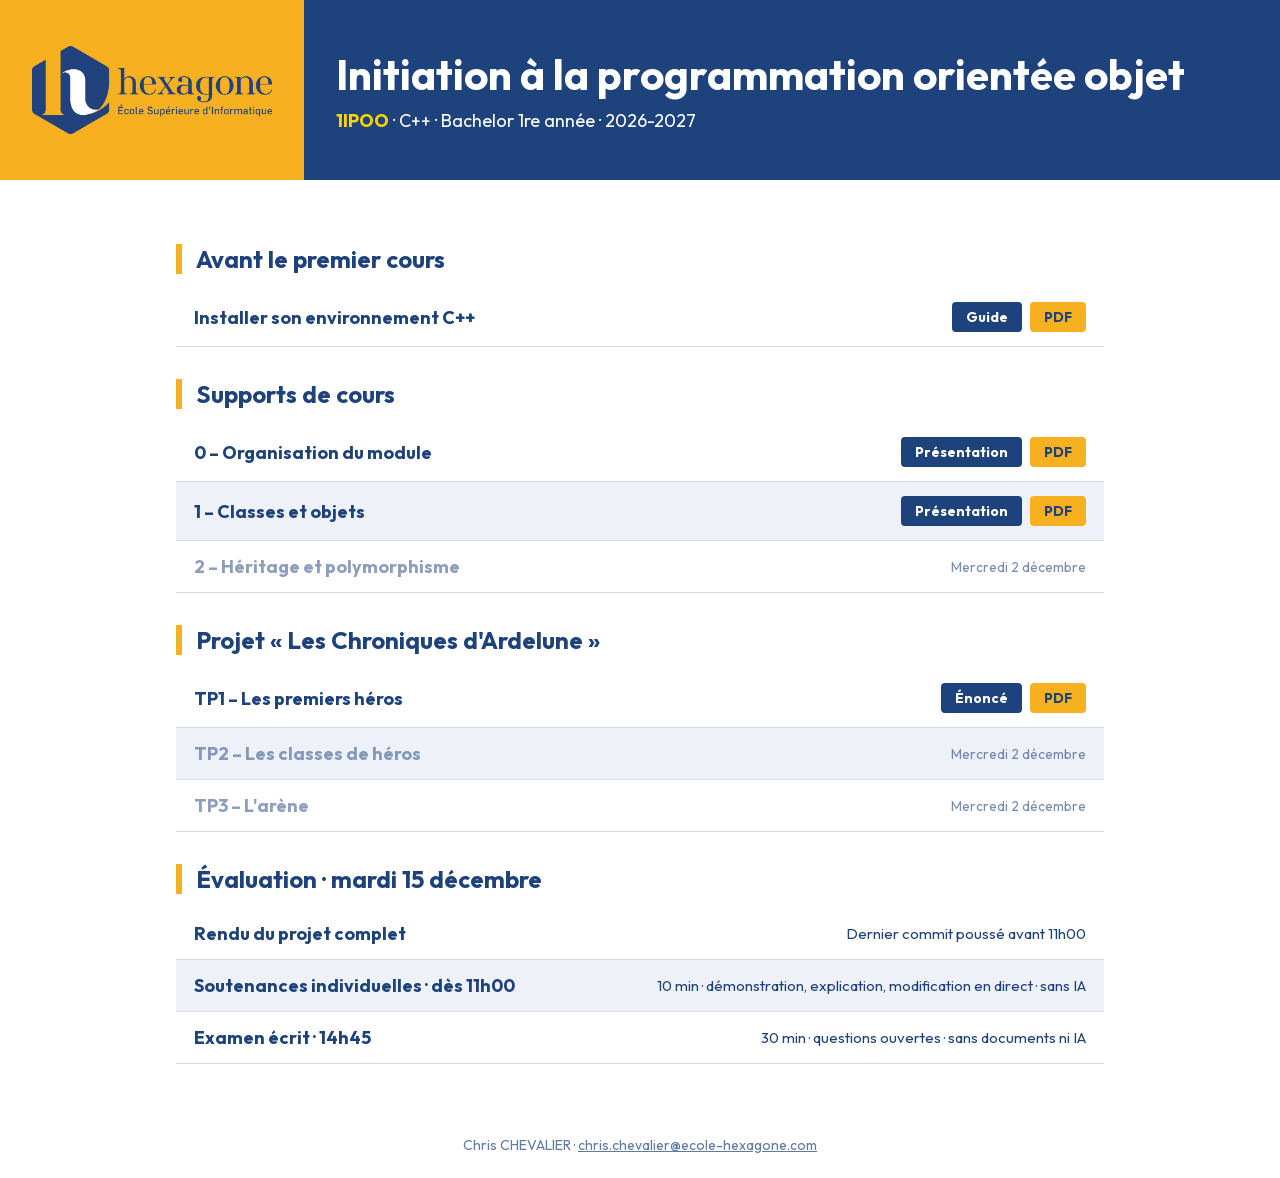
==== index.html @ 2c296f8e "Refonte 1IPOO : guide d'installation, cours 0 et 1, TP1 et corrigé, outils C++ Co-Authored-By: Claud" ====
<!doctype html>
<html lang="fr">
<head>
  <meta charset="utf-8">
  <meta name="viewport" content="width=device-width, initial-scale=1">
  <title>1IPOO – Initiation à la programmation orientée objet</title>
  <link rel="stylesheet" href="assets/fonts/outfit.css">
  <style>
    :root { --marine: #1E427C; --ambre: #F7B120; --jaune: #FFD301; --gris-clair: #EEF2F8; }
    * { box-sizing: border-box; }
    body { margin: 0; font-family: "Outfit", Arial, "Helvetica Neue", Helvetica, sans-serif; color: var(--marine); background: #fff; }
    header { background: var(--marine); color: #fff; display: flex; align-items: stretch; min-height: 180px; }
    header .panneau { background: var(--ambre); display: flex; align-items: center; justify-content: center; padding: 24px 32px; flex: 0 0 auto; }
    header .panneau img { width: 240px; max-width: 60vw; display: block; }
    header .titre { padding: 28px 32px; display: flex; flex-direction: column; justify-content: center; }
    header h1 { margin: 0 0 8px; font-size: clamp(28px, 5vw, 42px); }
    header p { margin: 0; font-size: 18px; }
    header .code { color: var(--jaune); font-weight: 700; }
    main { max-width: 960px; margin: 0 auto; padding: 32px 16px 48px; }
    h2 { font-size: 24px; margin: 32px 0 14px; padding-left: 14px; border-left: 6px solid var(--ambre); }
    ul { list-style: none; margin: 0; padding: 0; }
    li { display: flex; flex-wrap: wrap; align-items: center; justify-content: space-between; gap: 10px;
         padding: 14px 18px; border-bottom: 1px solid #D5DDEA; }
    li:nth-child(even) { background: var(--gris-clair); }
    li .nom { font-weight: 700; font-size: 18px; }
    li .liens a { display: inline-block; margin-left: 8px; padding: 6px 14px; border-radius: 4px; font-weight: 700;
                  font-size: 14px; text-decoration: none; background: var(--marine); color: #fff; }
    li .liens a.pdf { background: var(--ambre); color: var(--marine); }
    li .info { font-size: 15px; }
    li.a-venir .nom { opacity: .5; }
    li.a-venir .liens { font-size: 14px; opacity: .6; }
    footer { text-align: center; font-size: 14px; opacity: .7; padding: 24px 16px; }
    @media (max-width: 640px) { header { flex-direction: column; } li .liens a { margin: 0 8px 0 0; } }
  </style>
</head>
<body>
  <header>
    <div class="panneau"><img src="assets/charte/logo-hexagone.png" alt="École Hexagone"></div>
    <div class="titre">
      <h1>Initiation à la programmation orientée objet</h1>
      <p><span class="code">1IPOO</span> · C++ · Bachelor 1re année · 2026-2027</p>
    </div>
  </header>
  <main>
    <h2>Avant le premier cours</h2>
    <ul>
      <li>
        <span class="nom">Installer son environnement C++</span>
        <span class="liens"><a href="guides/installation.html">Guide</a><a class="pdf" href="pdf/installation.pdf">PDF</a></span>
      </li>
    </ul>
    <h2>Supports de cours</h2>
    <ul>
      <li>
        <span class="nom">0 – Organisation du module</span>
        <span class="liens"><a href="cours/0-organisation-du-module.html">Présentation</a><a class="pdf" href="pdf/0-organisation-du-module.pdf">PDF</a></span>
      </li>
      <li>
        <span class="nom">1 – Classes et objets</span>
        <span class="liens"><a href="cours/1-classes-et-objets.html">Présentation</a><a class="pdf" href="pdf/1-classes-et-objets.pdf">PDF</a></span>
      </li>
      <li class="a-venir">
        <span class="nom">2 – Héritage et polymorphisme</span>
        <span class="liens">Mercredi 2 décembre</span>
      </li>
    </ul>
    <h2>Projet « Les Chroniques d'Ardelune »</h2>
    <ul>
      <li>
        <span class="nom">TP1 – Les premiers héros</span>
        <span class="liens"><a href="tp/tp1.html">Énoncé</a><a class="pdf" href="pdf/tp1.pdf">PDF</a></span>
      </li>
      <li class="a-venir">
        <span class="nom">TP2 – Les classes de héros</span>
        <span class="liens">Mercredi 2 décembre</span>
      </li>
      <li class="a-venir">
        <span class="nom">TP3 – L'arène</span>
        <span class="liens">Mercredi 2 décembre</span>
      </li>
    </ul>
    <h2>Évaluation · mardi 15 décembre</h2>
    <ul>
      <li>
        <span class="nom">Rendu du projet complet</span>
        <span class="info">Dernier commit poussé avant 11h00</span>
      </li>
      <li>
        <span class="nom">Soutenances individuelles · dès 11h00</span>
        <span class="info">10 min · démonstration, explication, modification en direct · sans IA</span>
      </li>
      <li>
        <span class="nom">Examen écrit · 14h45</span>
        <span class="info">30 min · questions ouvertes · sans documents ni IA</span>
      </li>
    </ul>
  </main>
  <footer>Chris CHEVALIER · <a href="mailto:chris.chevalier@ecole-hexagone.com" style="color: inherit;">chris.chevalier@ecole-hexagone.com</a></footer>
</body>
</html>
---- assets/fonts/outfit.css ----
/* Outfit (SIL Open Font License) – fichiers locaux pour fonctionner hors ligne */
@font-face { font-family: 'Outfit'; font-style: normal; font-weight: 300 800; font-display: swap; src: url('../fonts/outfit-latin-ext.woff2') format('woff2'); unicode-range: U+0100-02BA, U+02BD-02C5, U+02C7-02CC, U+02CE-02D7, U+02DD-02FF, U+0304, U+0308, U+0329, U+1D00-1DBF, U+1E00-1E9F, U+1EF2-1EFF, U+2020, U+20A0-20AB, U+20AD-20C4, U+2113, U+2C60-2C7F, U+A720-A7FF; }
@font-face { font-family: 'Outfit'; font-style: normal; font-weight: 300 800; font-display: swap; src: url('../fonts/outfit-latin.woff2') format('woff2'); unicode-range: U+0000-00FF, U+0131, U+0152-0153, U+02BB-02BC, U+02C6, U+02DA, U+02DC, U+0304, U+0308, U+0329, U+2000-206F, U+20AC, U+2122, U+2191, U+2193, U+2212, U+2215, U+FEFF, U+FFFD; }
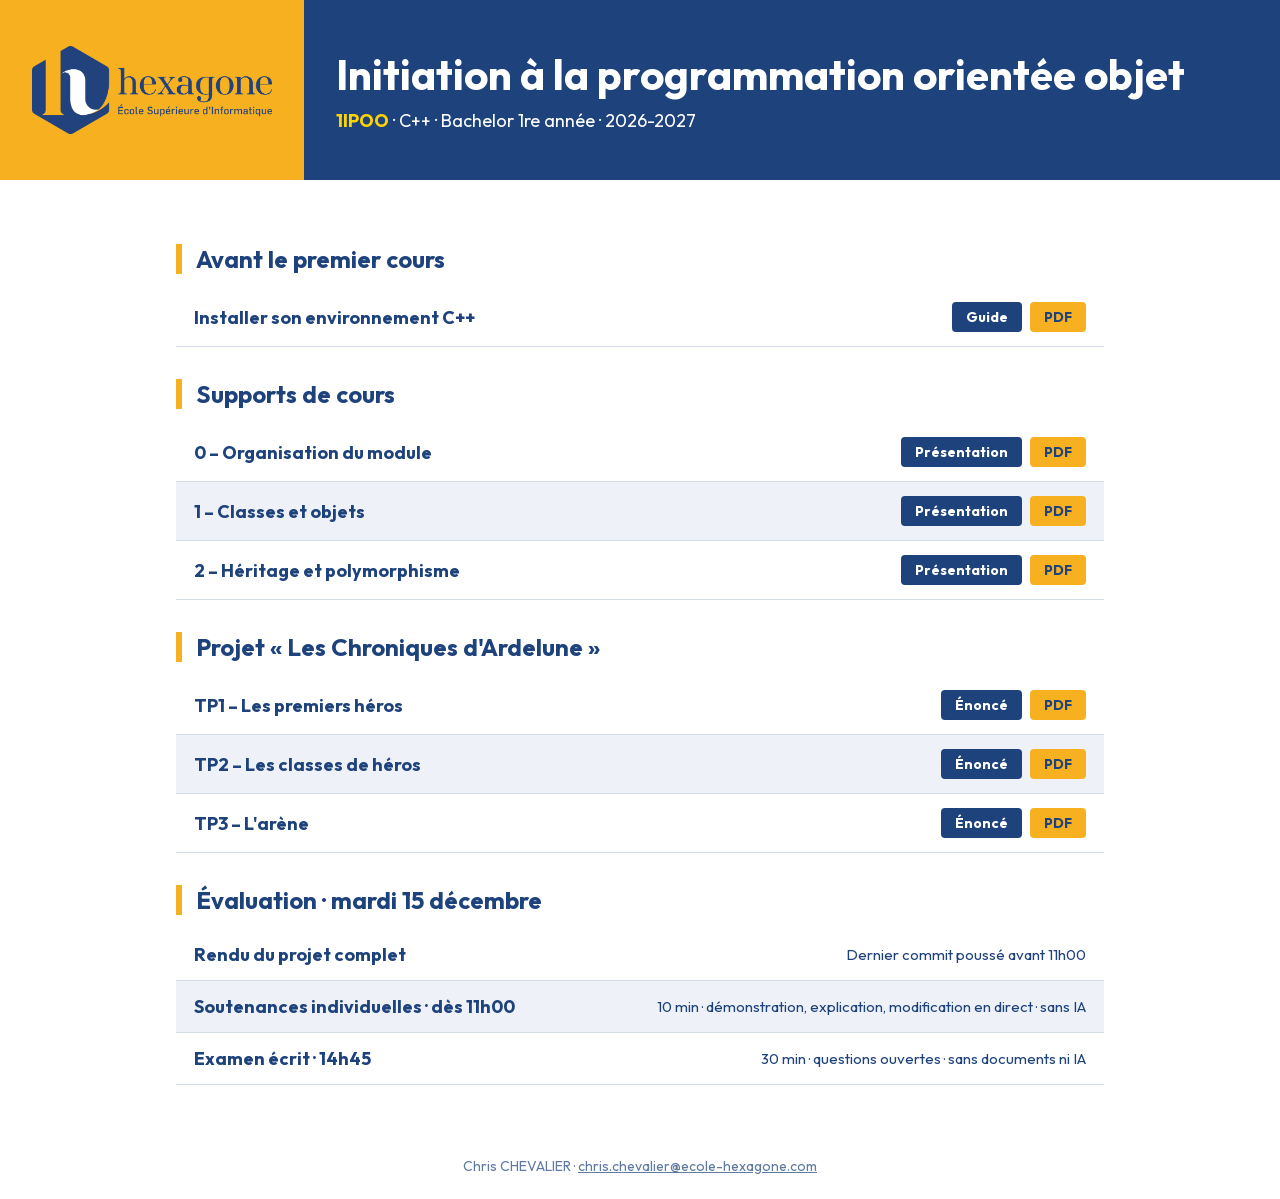
==== commit c242f3cb: "Cours 2 (héritage et polymorphisme), TP2 et TP3 avec corrigés testés Co-Authored-By: Claude Opus 5.5" ====
--- a/index.html
+++ b/index.html
@@ -59,9 +59,9 @@
         <span class="nom">1 – Classes et objets</span>
         <span class="liens"><a href="cours/1-classes-et-objets.html">Présentation</a><a class="pdf" href="pdf/1-classes-et-objets.pdf">PDF</a></span>
       </li>
-      <li class="a-venir">
+      <li>
         <span class="nom">2 – Héritage et polymorphisme</span>
-        <span class="liens">Mercredi 2 décembre</span>
+        <span class="liens"><a href="cours/2-heritage-et-polymorphisme.html">Présentation</a><a class="pdf" href="pdf/2-heritage-et-polymorphisme.pdf">PDF</a></span>
       </li>
     </ul>
     <h2>Projet « Les Chroniques d'Ardelune »</h2>
@@ -70,13 +70,13 @@
         <span class="nom">TP1 – Les premiers héros</span>
         <span class="liens"><a href="tp/tp1.html">Énoncé</a><a class="pdf" href="pdf/tp1.pdf">PDF</a></span>
       </li>
-      <li class="a-venir">
+      <li>
         <span class="nom">TP2 – Les classes de héros</span>
-        <span class="liens">Mercredi 2 décembre</span>
+        <span class="liens"><a href="tp/tp2.html">Énoncé</a><a class="pdf" href="pdf/tp2.pdf">PDF</a></span>
       </li>
-      <li class="a-venir">
+      <li>
         <span class="nom">TP3 – L'arène</span>
-        <span class="liens">Mercredi 2 décembre</span>
+        <span class="liens"><a href="tp/tp3.html">Énoncé</a><a class="pdf" href="pdf/tp3.pdf">PDF</a></span>
       </li>
     </ul>
     <h2>Évaluation · mardi 15 décembre</h2>
